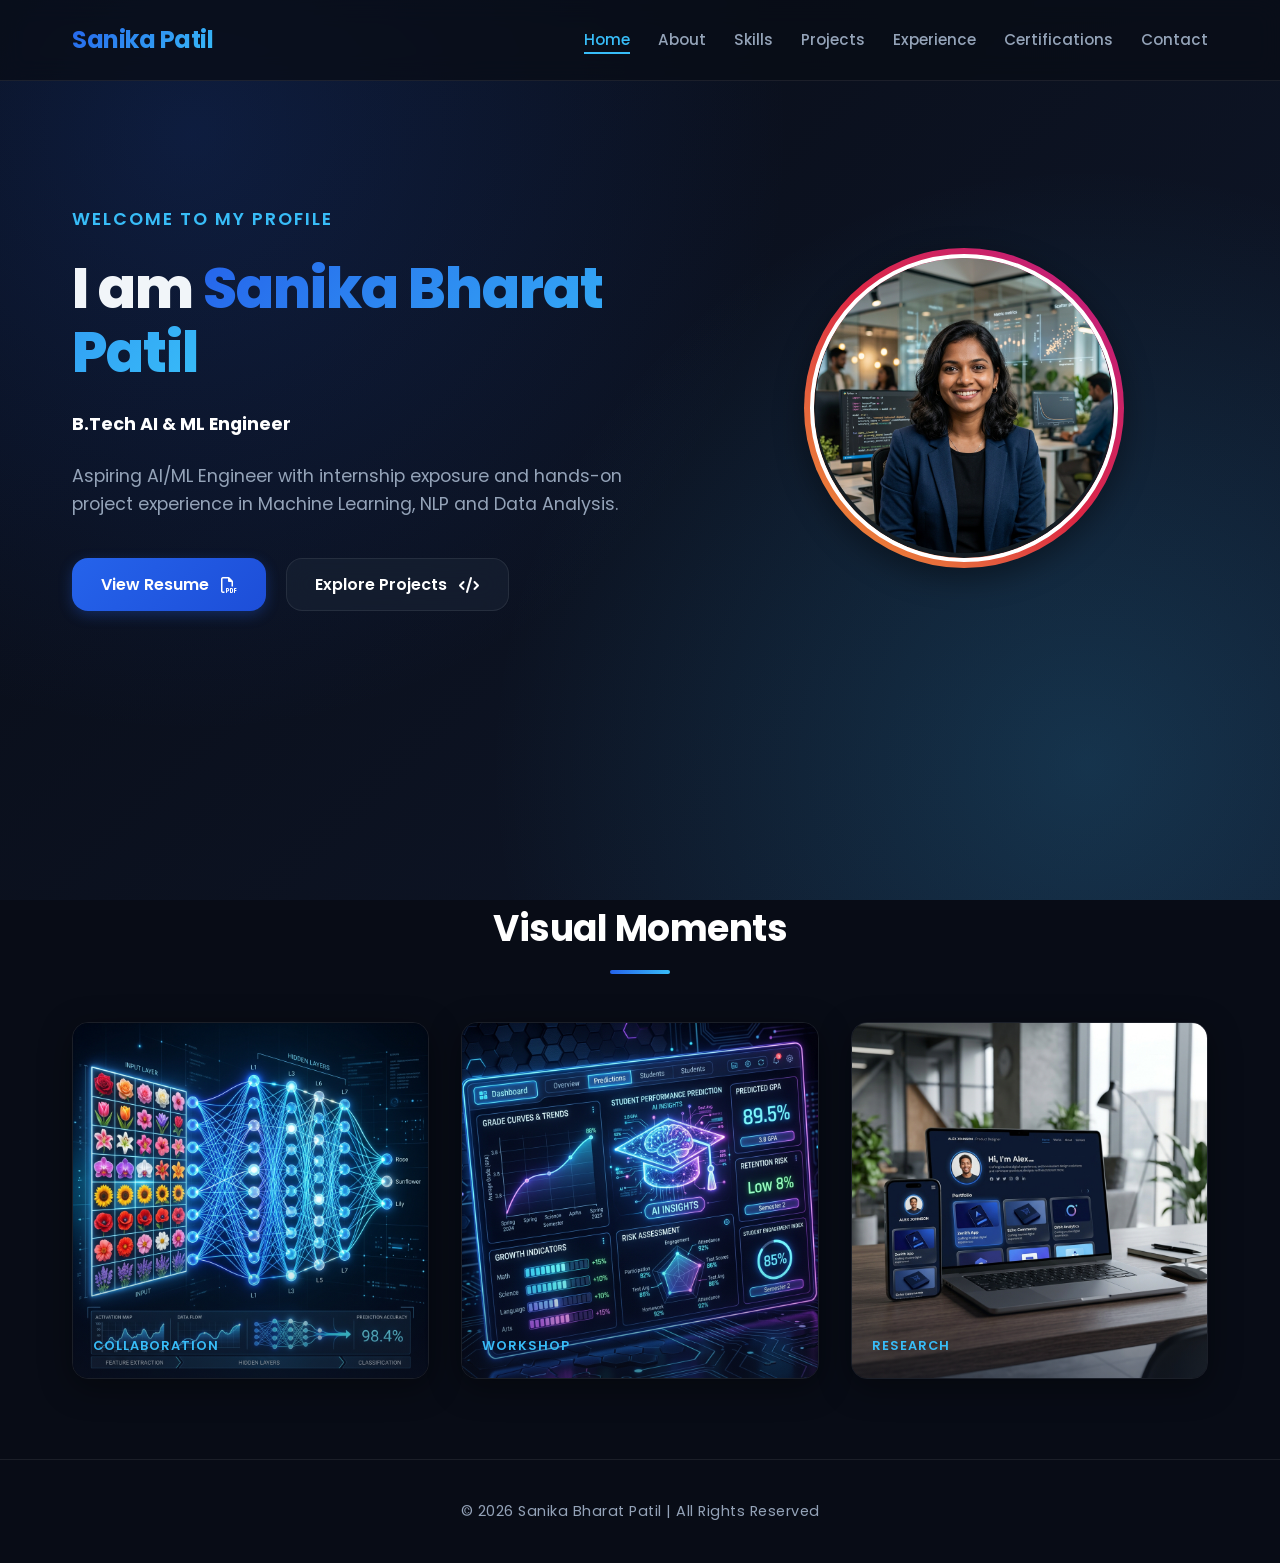
==== index.html @ 0caca0ae "Initial portfolio upload" ====
<!DOCTYPE html>
<html lang="en">
<head>
    <meta charset="UTF-8">
    <meta name="viewport" content="width=device-width, initial-scale=1.0">
    <meta name="description" content="Personal Portfolio of Sanika Bharat Patil, B.Tech AI & ML Engineer. Showcase of projects, certifications, internships, and computational skills.">
    <title>Sanika Bharat Patil | AI & ML Engineer Portfolio</title>
    
    <!-- Custom CSS Link -->
    <link rel="stylesheet" href="css/style.css">
    
    <!-- Font Awesome CDN for Icons -->
    <link rel="stylesheet" href="https://cdnjs.cloudflare.com/ajax/libs/font-awesome/6.4.0/css/all.min.css" integrity="sha512-iecdLmaskl7CVkqkXNQ/ZH/XLlvWZOJyj7Yy7tcenmpD1ypASozpmT/E0iPtmFIB46ZmdtAc9eNBvH0H/ZpiBw==" crossorigin="anonymous" referrerpolicy="no-referrer" />
</head>
<body>

    <!-- Navigation Header -->
    <header class="navbar">
        <div class="container navbar-container">
            <a href="index.html" class="logo text-gradient-blue">Sanika Patil</a>
            
            <!-- Checkbox Hack for Mobile Menu -->
            <input type="checkbox" id="menu-toggle" class="menu-toggle">
            <label for="menu-toggle" class="menu-btn">
                <span></span>
                <span></span>
                <span></span>
            </label>

            <ul class="nav-links">
                <li><a href="index.html" class="active">Home</a></li>
                <li><a href="about.html">About</a></li>
                <li><a href="skills.html">Skills</a></li>
                <li><a href="projects.html">Projects</a></li>
                <li><a href="experience.html">Experience</a></li>
                <li><a href="certifications.html">Certifications</a></li>
                <li><a href="contact.html">Contact</a></li>
            </ul>
        </div>
    </header>

    <main>
        
        <!-- HERO SECTION -->
        <section id="home" class="hero">
            <div class="container hero-grid">
                <div class="hero-content">
                    <span class="hero-subtitle">Welcome to my profile</span>
                    <h1 class="hero-title">
                        I am <span class="text-gradient-blue">Sanika Bharat Patil</span>
                    </h1>
                    <h2 class="hero-description text-gradient">
                        B.Tech AI & ML Engineer
                    </h2>
                    <p class="hero-description">
                        Aspiring AI/ML Engineer with internship exposure and hands-on project experience in Machine Learning, NLP and Data Analysis.
                    </p>
                    <div class="hero-buttons">
                        <a href="about.html" class="btn btn-primary">
                            <span>View Resume</span>
                            <i class="fa-regular fa-file-pdf"></i>
                        </a>
                        <a href="projects.html" class="btn btn-secondary">
                            <span>Explore Projects</span>
                            <i class="fa-solid fa-code"></i>
                        </a>
                    </div>
                </div>
                <div class="profile-dp-container">
                    <!-- Instagram Style Circular Profile DP Frame -->
                    <div class="profile-dp">
                        <img src="images/profile.jpg" alt="Profile Image">
                    </div>
                </div>
            </div>
        </section>

        <!-- PHOTO GALLERY SECTION -->
        <section class="gallery-section">
            <div class="container">
                <h2 class="section-title">Visual Moments</h2>
                <div class="gallery-grid">
                    
                    <!-- Gallery Item 1 -->
                    <div class="gallery-card">
                        <img src="images/gallery1.jpg" alt="Sanika Patil Gallery Photo 1">
                        <div class="gallery-card-content">
                            <span>Collaboration</span>
                        </div>
                    </div>

                    <!-- Gallery Item 2 -->
                    <div class="gallery-card">
                        <img src="images/gallery2.jpg" alt="Sanika Patil Gallery Photo 2">
                        <div class="gallery-card-content">
                            <span>Workshop</span>
                        </div>
                    </div>

                    <!-- Gallery Item 3 -->
                    <div class="gallery-card">
                        <img src="images/gallery3.jpg" alt="Sanika Patil Gallery Photo 3">
                        <div class="gallery-card-content">
                            <span>Research</span>
                        </div>
                    </div>

                </div>
            </div>
        </section>

    </main>

    <!-- FOOTER -->
    <footer class="footer">
        <div class="container">
            <p>&copy; 2026 Sanika Bharat Patil | All Rights Reserved</p>
        </div>
    </footer>

</body>
</html>
---- css/style.css ----
/* 
   Master Style Sheet for Sanika Bharat Patil's Premium Multi-Page Portfolio Website
   Author: Antigravity - Expert UI Designer
   Description: Premium responsive dark styling with custom fonts, glassmorphism, hover animations, timelines, and progress bars.
*/

/* --- Google Fonts Import --- */
@import url('https://fonts.googleapis.com/css2?family=Poppins:wght@300;400;500;600;700;800&family=Inter:wght@300;400;500;600;700&display=swap');

/* --- Root Variables & Theme Tokens --- */
:root {
    /* Color Palette */
    --color-navy-dark: #080C16;
    --color-navy: #0F172A;
    --color-navy-light: #1E293B;
    --color-blue: #2563EB;
    --color-blue-hover: #1D4ED8;
    --color-sky: #38BDF8;
    --color-white: #FFFFFF;
    --color-gray-light: #F8FAFC;
    --color-text-primary: #F1F5F9;
    --color-text-secondary: #94A3B8;
    
    /* Glassmorphism Styles */
    --glass-bg: rgba(30, 41, 59, 0.45);
    --glass-border: rgba(255, 255, 255, 0.08);
    --glass-glow: rgba(56, 189, 248, 0.15);
    --glass-shadow: 0 8px 32px 0 rgba(0, 0, 0, 0.4);
    --glass-blur: blur(12px);

    /* Layout & Spacing */
    --font-heading: 'Poppins', sans-serif;
    --font-body: 'Poppins', sans-serif; /* Poppins requested as main font */
    --transition-smooth: all 0.3s cubic-bezier(0.4, 0, 0.2, 1);
    --border-radius-sm: 8px;
    --border-radius-md: 16px;
    --border-radius-lg: 24px;
}

/* --- CSS Reset & Base Styles --- */
* {
    margin: 0;
    padding: 0;
    box-sizing: border-box;
}

html {
    scroll-behavior: smooth;
    font-size: 16px;
}

body {
    background-color: var(--color-navy-dark);
    color: var(--color-text-primary);
    font-family: var(--font-body);
    line-height: 1.6;
    overflow-x: hidden;
    display: flex;
    flex-direction: column;
    min-height: 100vh;
    position: relative;
    /* Soft mesh gradient background */
    background-image: 
        radial-gradient(circle at 15% 15%, rgba(37, 99, 235, 0.18) 0%, transparent 45%),
        radial-gradient(circle at 85% 85%, rgba(56, 189, 248, 0.18) 0%, transparent 45%),
        linear-gradient(135deg, var(--color-navy-dark) 0%, var(--color-navy) 100%);
    background-attachment: fixed;
}

/* Scrollbar Styling */
::-webkit-scrollbar {
    width: 10px;
}
::-webkit-scrollbar-track {
    background: var(--color-navy-dark);
}
::-webkit-scrollbar-thumb {
    background: var(--color-navy-light);
    border-radius: 5px;
    border: 2px solid var(--color-navy-dark);
}
::-webkit-scrollbar-thumb:hover {
    background: var(--color-sky);
}

/* --- Layout Containers --- */
.container {
    max-width: 1200px;
    margin: 0 auto;
    padding: 0 2rem;
    width: 100%;
}

section {
    padding: 6.5rem 0;
}

.section-title {
    font-family: var(--font-heading);
    font-size: 2.25rem;
    font-weight: 700;
    text-align: center;
    margin-bottom: 3rem;
    position: relative;
    color: var(--color-white);
    letter-spacing: -0.5px;
}

.section-title::after {
    content: '';
    display: block;
    width: 60px;
    height: 4px;
    background: linear-gradient(90deg, var(--color-blue), var(--color-sky));
    margin: 0.75rem auto 0;
    border-radius: 2px;
}

/* --- Typography Utilities --- */
.text-gradient {
    background: linear-gradient(135deg, var(--color-white) 40%, var(--color-sky) 100%);
    -webkit-background-clip: text;
    -webkit-text-fill-color: transparent;
}

.text-gradient-blue {
    background: linear-gradient(135deg, var(--color-blue) 0%, var(--color-sky) 100%);
    -webkit-background-clip: text;
    -webkit-text-fill-color: transparent;
}

/* --- Navigation Header --- */
.navbar {
    position: fixed;
    top: 0;
    left: 0;
    width: 100%;
    z-index: 1000;
    backdrop-filter: var(--glass-blur);
    -webkit-backdrop-filter: var(--glass-blur);
    background: rgba(8, 12, 22, 0.75);
    border-bottom: 1px solid var(--glass-border);
    transition: var(--transition-smooth);
}

.navbar-container {
    display: flex;
    justify-content: space-between;
    align-items: center;
    height: 80px;
    position: relative;
}

.logo {
    font-family: var(--font-heading);
    font-size: 1.5rem;
    font-weight: 700;
    text-decoration: none;
    letter-spacing: -0.5px;
}

/* CSS-Only Hamburger Menu Configuration */
.menu-toggle {
    display: none;
}

.menu-btn {
    display: none;
    cursor: pointer;
    flex-direction: column;
    justify-content: space-between;
    width: 24px;
    height: 18px;
    z-index: 1002;
}

.menu-btn span {
    display: block;
    height: 2px;
    width: 100%;
    background-color: var(--color-white);
    border-radius: 2px;
    transition: var(--transition-smooth);
}

.nav-links {
    display: flex;
    list-style: none;
    gap: 1.75rem;
}

.nav-links a {
    text-decoration: none;
    color: var(--color-text-secondary);
    font-weight: 500;
    font-size: 0.95rem;
    transition: var(--transition-smooth);
    position: relative;
    padding: 0.25rem 0;
}

.nav-links a:hover,
.nav-links a.active {
    color: var(--color-sky);
}

/* Navigation Line Hover Animation */
.nav-links a::after {
    content: '';
    position: absolute;
    width: 0;
    height: 2px;
    bottom: 0;
    left: 0;
    background-color: var(--color-sky);
    transition: var(--transition-smooth);
}

.nav-links a:hover::after,
.nav-links a.active::after {
    width: 100%;
}

/* --- Buttons --- */
.btn {
    display: inline-flex;
    align-items: center;
    justify-content: center;
    gap: 0.75rem;
    padding: 0.8rem 1.8rem;
    border-radius: var(--border-radius-md);
    font-size: 1rem;
    font-weight: 600;
    text-decoration: none;
    cursor: pointer;
    transition: var(--transition-smooth);
}

.btn-primary {
    background: linear-gradient(135deg, var(--color-blue) 0%, #1d4ed8 100%);
    color: var(--color-white);
    border: none;
    box-shadow: 0 4px 14px rgba(37, 99, 235, 0.3);
}

.btn-primary:hover {
    transform: translateY(-2px);
    box-shadow: 0 6px 20px rgba(37, 99, 235, 0.5);
    background: linear-gradient(135deg, #1d4ed8 0%, var(--color-blue) 100%);
}

.btn-secondary {
    background: var(--glass-bg);
    color: var(--color-white);
    border: 1px solid var(--glass-border);
    backdrop-filter: var(--glass-blur);
    -webkit-backdrop-filter: var(--glass-blur);
}

.btn-secondary:hover {
    background: rgba(255, 255, 255, 0.08);
    border-color: var(--color-sky);
    transform: translateY(-2px);
    color: var(--color-sky);
}

/* --- HOME PAGE SPECIFIC STYLES --- */
.hero {
    min-height: calc(100vh - 80px);
    display: flex;
    align-items: center;
    padding-top: 100px;
    position: relative;
}

.hero-grid {
    display: grid;
    grid-template-columns: 1.2fr 1fr;
    gap: 4rem;
    align-items: center;
}

.hero-content {
    display: flex;
    flex-direction: column;
    gap: 1.5rem;
}

.hero-subtitle {
    font-family: var(--font-heading);
    font-size: 1.1rem;
    font-weight: 600;
    color: var(--color-sky);
    text-transform: uppercase;
    letter-spacing: 2px;
}

.hero-title {
    font-family: var(--font-heading);
    font-size: 3.5rem;
    font-weight: 800;
    line-height: 1.15;
    letter-spacing: -1px;
}

.hero-description {
    font-size: 1.1rem;
    color: var(--color-text-secondary);
    max-width: 550px;
}

.hero-buttons {
    display: flex;
    gap: 1.25rem;
    margin-top: 1rem;
}

/* Instagram-style profile picture (DP) */
.profile-dp-container {
    display: flex;
    justify-content: center;
    align-items: center;
}

.profile-dp {
    width: 320px;
    height: 320px;
    border-radius: 50%;
    overflow: hidden;
    padding: 6px;
    background: linear-gradient(45deg, #f09433 0%, #e6683c 25%, #dc2743 50%, #cc2366 75%, #bc1888 100%);
    box-shadow: 0 10px 30px rgba(0, 0, 0, 0.4);
    transition: var(--transition-smooth);
    cursor: pointer;
}

.profile-dp:hover {
    transform: rotate(3deg) scale(1.03);
    box-shadow: 0 15px 40px rgba(220, 39, 67, 0.4);
}

.profile-dp img {
    width: 100%;
    height: 100%;
    object-fit: cover;
    border-radius: 50%;
    border: 4px solid var(--color-white);
    display: block;
    transition: var(--transition-smooth);
}

.profile-dp:hover img {
    transform: scale(1.08);
}

/* Social Gallery Grid Section */
.gallery-section {
    padding: 5rem 0;
}

.gallery-grid {
    display: grid;
    grid-template-columns: repeat(3, 1fr);
    gap: 2rem;
    margin-top: 1rem;
}

.gallery-card {
    position: relative;
    aspect-ratio: 1; /* Square */
    border-radius: var(--border-radius-md);
    overflow: hidden;
    border: 1px solid var(--glass-border);
    box-shadow: var(--glass-shadow);
    cursor: pointer;
}

.gallery-card img {
    width: 100%;
    height: 100%;
    object-fit: cover;
    display: block;
    transition: var(--transition-smooth);
}

.gallery-card::after {
    content: '';
    position: absolute;
    top: 0;
    left: 0;
    width: 100%;
    height: 100%;
    background: linear-gradient(180deg, transparent 65%, rgba(15, 23, 42, 0.8) 100%);
    opacity: 0.6;
    transition: var(--transition-smooth);
}

.gallery-card:hover img {
    transform: scale(1.08);
}

.gallery-card:hover::after {
    opacity: 0.9;
}

.gallery-card-content {
    position: absolute;
    bottom: 1.25rem;
    left: 1.25rem;
    z-index: 2;
    pointer-events: none;
}

.gallery-card-content span {
    font-size: 0.8rem;
    text-transform: uppercase;
    letter-spacing: 1px;
    color: var(--color-sky);
    font-weight: 600;
}

/* --- ABOUT PAGE SPECIFIC STYLES --- */
.page-header {
    padding-top: 140px;
    padding-bottom: 2rem;
    text-align: center;
}

.page-header h1 {
    font-family: var(--font-heading);
    font-size: 2.75rem;
    font-weight: 800;
    color: var(--color-white);
}

.about-intro-grid {
    display: grid;
    grid-template-columns: 1fr;
    gap: 3rem;
    margin-bottom: 4rem;
}

.about-intro-card {
    padding: 3rem;
}

.about-intro-card h2 {
    font-family: var(--font-heading);
    font-size: 1.6rem;
    margin-bottom: 1.25rem;
    color: var(--color-sky);
    display: flex;
    align-items: center;
    gap: 0.75rem;
}

.about-intro-card p {
    color: var(--color-text-secondary);
    margin-bottom: 1.25rem;
    font-size: 1.05rem;
}

/* Timeline design for Education & Experience */
.timeline {
    position: relative;
    max-width: 800px;
    margin: 2rem auto 0;
    padding-left: 2.5rem;
}

.timeline::before {
    content: '';
    position: absolute;
    left: 9px;
    top: 0;
    bottom: 0;
    width: 2px;
    background: linear-gradient(180deg, var(--color-blue), var(--color-sky));
}

.timeline-item {
    position: relative;
    margin-bottom: 3rem;
}

.timeline-item::before {
    content: '';
    position: absolute;
    left: -32px;
    top: 6px;
    width: 16px;
    height: 16px;
    border-radius: 50%;
    background: var(--color-navy-dark);
    border: 3px solid var(--color-sky);
    box-shadow: 0 0 12px var(--color-sky);
    z-index: 2;
    transition: var(--transition-smooth);
}

.timeline-item:hover::before {
    background: var(--color-sky);
    box-shadow: 0 0 18px var(--color-sky);
}

.timeline-content {
    padding: 2rem;
    display: flex;
    flex-direction: column;
}

.timeline-date {
    font-size: 0.85rem;
    color: var(--color-sky);
    font-weight: 700;
    text-transform: uppercase;
    letter-spacing: 1px;
    margin-bottom: 0.5rem;
}

.timeline-content h3 {
    font-family: var(--font-heading);
    font-size: 1.35rem;
    font-weight: 600;
    margin-bottom: 0.5rem;
    color: var(--color-white);
}

.timeline-content h4 {
    font-size: 1rem;
    color: var(--color-text-secondary);
    margin-bottom: 1rem;
    font-weight: 500;
}

.timeline-content p {
    font-size: 0.95rem;
    color: var(--color-text-secondary);
}

/* Timeline detail highlights */
.timeline-details {
    list-style: none;
    margin-top: 0.5rem;
}

.timeline-details li {
    font-size: 0.9rem;
    color: var(--color-text-secondary);
    margin-bottom: 0.5rem;
    padding-left: 1.25rem;
    position: relative;
}

.timeline-details li::before {
    content: '▪';
    position: absolute;
    left: 0;
    color: var(--color-sky);
}

/* Hobbies block Grid */
.about-hobbies-grid {
    display: grid;
    grid-template-columns: repeat(4, 1fr);
    gap: 1.5rem;
    margin-top: 1.5rem;
}

.hobby-card {
    padding: 1.5rem;
    text-align: center;
    display: flex;
    flex-direction: column;
    align-items: center;
    gap: 0.75rem;
}

.hobby-card:hover {
    transform: translateY(-5px);
    border-color: var(--color-sky);
    box-shadow: 0 8px 25px rgba(56, 189, 248, 0.1);
}

.hobby-card i {
    font-size: 1.8rem;
    color: var(--color-sky);
}

.hobby-card span {
    font-weight: 600;
    font-size: 0.95rem;
    color: var(--color-white);
}

/* --- SKILLS PAGE SPECIFIC STYLES --- */
.skills-section-container {
    display: flex;
    flex-direction: column;
    gap: 4rem;
}

.skills-category-block h2 {
    font-family: var(--font-heading);
    font-size: 1.5rem;
    color: var(--color-sky);
    margin-bottom: 1.5rem;
    display: flex;
    align-items: center;
    gap: 0.75rem;
    position: relative;
    padding-left: 1rem;
}

.skills-category-block h2::before {
    content: '';
    position: absolute;
    left: 0;
    top: 4px;
    bottom: 4px;
    width: 4px;
    background: var(--color-blue);
    border-radius: 2px;
}

.skills-grid {
    display: grid;
    grid-template-columns: repeat(3, 1fr);
    gap: 1.5rem;
}

.skill-detail-card {
    padding: 1.5rem 1.75rem;
    display: flex;
    flex-direction: column;
    align-items: flex-start;
}

.skill-detail-card:hover {
    transform: translateY(-5px);
    border-color: var(--color-sky);
    box-shadow: 0 10px 25px var(--glass-glow);
}

.skill-header {
    display: flex;
    align-items: center;
    gap: 1rem;
    margin-bottom: 1rem;
    width: 100%;
}

.skill-icon-box {
    width: 42px;
    height: 42px;
    border-radius: var(--border-radius-sm);
    background: rgba(37, 99, 235, 0.12);
    display: flex;
    align-items: center;
    justify-content: center;
    font-size: 1.4rem;
    color: var(--color-sky);
    border: 1px solid rgba(56, 189, 248, 0.15);
}

.skill-detail-card:hover .skill-icon-box {
    background: var(--color-blue);
    color: var(--color-white);
}

.skill-info-text h3 {
    font-family: var(--font-heading);
    font-size: 1.05rem;
    font-weight: 600;
    color: var(--color-white);
}

.skill-progress-container {
    width: 100%;
    margin-top: auto;
}

.progress-label-row {
    display: flex;
    justify-content: space-between;
    font-size: 0.75rem;
    font-weight: 600;
    margin-bottom: 0.35rem;
    color: var(--color-text-secondary);
}

.progress-bar-track {
    width: 100%;
    height: 6px;
    background: rgba(255, 255, 255, 0.08);
    border-radius: 50px;
    overflow: hidden;
    position: relative;
}

.progress-bar-fill {
    height: 100%;
    border-radius: 50px;
    background: linear-gradient(90deg, var(--color-blue) 0%, var(--color-sky) 100%);
    position: absolute;
    left: 0;
    top: 0;
}

/* --- PROJECTS PAGE SPECIFIC STYLES --- */
.projects-grid {
    display: grid;
    grid-template-columns: repeat(3, 1fr);
    gap: 2.5rem;
}

.project-card {
    overflow: hidden;
    display: flex;
    flex-direction: column;
    height: 100%;
}

.project-card:hover {
    transform: translateY(-10px);
    border-color: var(--color-sky);
    box-shadow: 0 16px 45px rgba(0, 0, 0, 0.4), 0 0 20px rgba(37, 99, 235, 0.15);
}

.project-image-box {
    position: relative;
    overflow: hidden;
    aspect-ratio: 16/11;
    border-bottom: 1px solid var(--glass-border);
}

.project-image {
    width: 100%;
    height: 100%;
    object-fit: cover;
    transition: transform 0.5s ease;
}

.project-card:hover .project-image {
    transform: scale(1.06);
}

.project-info {
    padding: 2rem;
    display: flex;
    flex-direction: column;
    flex-grow: 1;
}

.project-info h3 {
    font-family: var(--font-heading);
    font-size: 1.3rem;
    font-weight: 600;
    margin-bottom: 0.75rem;
    color: var(--color-white);
}

.project-info p {
    color: var(--color-text-secondary);
    font-size: 0.95rem;
    margin-bottom: 1.5rem;
    line-height: 1.6;
    flex-grow: 1;
}

.project-tags {
    display: flex;
    flex-wrap: wrap;
    gap: 0.5rem;
}

.project-tag {
    font-size: 0.75rem;
    font-weight: 600;
    padding: 0.25rem 0.75rem;
    border-radius: 50px;
    background: rgba(56, 189, 248, 0.08);
    color: var(--color-sky);
    border: 1px solid rgba(56, 189, 248, 0.15);
}

/* --- CERTIFICATIONS SPECIFIC STYLES --- */
.certifications-grid {
    display: grid;
    grid-template-columns: repeat(2, 1fr);
    gap: 2rem;
}

.certification-card {
    padding: 2.25rem 2rem;
    display: flex;
    gap: 1.5rem;
    align-items: flex-start;
}

.certification-card:hover {
    transform: translateY(-5px);
    border-color: var(--color-sky);
    box-shadow: 0 10px 30px var(--glass-glow);
}

.cert-badge-wrapper {
    flex-shrink: 0;
    width: 60px;
    height: 60px;
    border-radius: 50%;
    background: linear-gradient(135deg, rgba(37, 99, 235, 0.2) 0%, rgba(56, 189, 248, 0.2) 100%);
    border: 1px solid rgba(56, 189, 248, 0.3);
    display: flex;
    align-items: center;
    justify-content: center;
    font-size: 1.6rem;
    color: var(--color-sky);
    box-shadow: 0 0 15px rgba(56, 189, 248, 0.1);
}

.certification-card:hover .cert-badge-wrapper {
    background: linear-gradient(135deg, var(--color-blue) 0%, var(--color-sky) 100%);
    color: var(--color-white);
    box-shadow: 0 0 20px rgba(56, 189, 248, 0.3);
}

.cert-info h3 {
    font-family: var(--font-heading);
    font-size: 1.25rem;
    font-weight: 600;
    color: var(--color-white);
    margin-bottom: 0.5rem;
}

.cert-info p {
    font-size: 0.95rem;
    color: var(--color-text-secondary);
}

/* --- CONTACT PAGE SPECIFIC STYLES --- */
.contact-grid {
    display: grid;
    grid-template-columns: 1.2fr 1fr;
    gap: 3rem;
    margin-top: 2rem;
}

.contact-card-group {
    display: flex;
    flex-direction: column;
    gap: 1.5rem;
}

.contact-detail-card {
    padding: 1.5rem 2rem;
    display: flex;
    align-items: center;
    gap: 1.5rem;
    text-decoration: none;
    color: var(--color-text-primary);
}

.contact-detail-card:hover {
    border-color: var(--color-sky);
    transform: translateX(8px);
    background: rgba(30, 41, 59, 0.6);
}

.contact-icon-wrapper {
    width: 50px;
    height: 50px;
    border-radius: 50%;
    background: rgba(56, 189, 248, 0.1);
    color: var(--color-sky);
    display: flex;
    align-items: center;
    justify-content: center;
    font-size: 1.2rem;
    transition: var(--transition-smooth);
    border: 1px solid rgba(56, 189, 248, 0.15);
}

.contact-detail-card:hover .contact-icon-wrapper {
    background: var(--color-sky);
    color: var(--color-navy-dark);
}

.contact-text-box {
    display: flex;
    flex-direction: column;
}

.contact-text-box h3 {
    font-size: 0.8rem;
    text-transform: uppercase;
    letter-spacing: 1.5px;
    color: var(--color-text-secondary);
}

.contact-text-box span {
    font-size: 1.05rem;
    font-weight: 500;
    color: var(--color-white);
}

/* Social link buttons */
.social-connect-card {
    padding: 3rem 2.5rem;
    display: flex;
    flex-direction: column;
    justify-content: center;
    text-align: center;
    height: 100%;
}

.social-connect-card h2 {
    font-family: var(--font-heading);
    font-size: 1.6rem;
    margin-bottom: 1.5rem;
    color: var(--color-white);
}

.social-connect-card p {
    color: var(--color-text-secondary);
    font-size: 0.95rem;
    margin-bottom: 2rem;
}

.social-links-grid {
    display: grid;
    grid-template-columns: 1fr 1fr;
    gap: 1.25rem;
}

.social-badge {
    padding: 1.25rem;
    display: flex;
    flex-direction: column;
    align-items: center;
    gap: 0.75rem;
    text-decoration: none;
    color: var(--color-white);
    background: rgba(15, 23, 42, 0.35);
    border: 1px solid var(--glass-border);
    border-radius: var(--border-radius-md);
    transition: var(--transition-smooth);
}

.social-badge:hover {
    transform: translateY(-5px);
    border-color: var(--color-sky);
    background: rgba(15, 23, 42, 0.6);
}

.social-badge i {
    font-size: 2rem;
    transition: var(--transition-smooth);
}

.social-badge-linkedin:hover i {
    color: #0077b5;
}

.social-badge-github:hover i {
    color: #ffffff;
}

.social-badge span {
    font-size: 0.85rem;
    font-weight: 600;
}

/* --- Section 6: Footer --- */
.footer {
    padding: 2.5rem 0;
    border-top: 1px solid var(--glass-border);
    background: var(--color-navy-dark);
    text-align: center;
    margin-top: auto;
}

.footer p {
    font-size: 0.9rem;
    color: var(--color-text-secondary);
    letter-spacing: 0.5px;
}

/* --- RESPONSIVE DESIGN (MEDIA QUERIES) --- */

/* Desktop / Laptop Layouts (max-width: 1200px) */
@media screen and (max-width: 1200px) {
    .container {
        padding: 0 1.5rem;
    }
}

/* Tablet Layout (max-width: 1024px) */
@media screen and (max-width: 1024px) {
    html {
        font-size: 15px;
    }

    /* Show hamburger menu toggle and label */
    .menu-btn {
        display: flex;
    }

    /* Hide desktop nav, position absolute as dropdown */
    .nav-links {
        display: none;
        position: absolute;
        top: 80px;
        left: 0;
        width: 100%;
        background: rgba(8, 12, 22, 0.96);
        backdrop-filter: var(--glass-blur);
        border-bottom: 1px solid var(--glass-border);
        flex-direction: column;
        align-items: center;
        padding: 2rem 0;
        gap: 1.5rem;
        z-index: 1001;
        box-shadow: 0 10px 20px rgba(0, 0, 0, 0.5);
    }

    /* Trigger dropdown when checked */
    .menu-toggle:checked ~ .nav-links {
        display: flex;
    }

    /* Animate menu icon into an X */
    .menu-toggle:checked ~ .menu-btn span:nth-child(1) {
        transform: translateY(8px) rotate(45deg);
    }
    .menu-toggle:checked ~ .menu-btn span:nth-child(2) {
        opacity: 0;
    }
    .menu-toggle:checked ~ .menu-btn span:nth-child(3) {
        transform: translateY(-8px) rotate(-45deg);
    }

    .hero {
        padding-top: 120px;
        min-height: auto;
    }

    .page-header {
        padding-top: 140px;
    }

    .hero-grid {
        gap: 2.5rem;
    }

    .profile-dp {
        width: 280px;
        height: 280px;
    }

    /* About section */
    .about-hobbies-grid {
        grid-template-columns: repeat(2, 1fr);
    }

    /* Skills details */
    .skills-grid {
        grid-template-columns: repeat(2, 1fr);
    }

    /* Projects section */
    .projects-grid {
        grid-template-columns: repeat(2, 1fr);
        gap: 2rem;
    }
    
    .project-card:nth-child(3) {
        grid-column: span 2;
        max-width: 600px;
        margin: 0 auto;
    }

    /* Certifications */
    .certifications-grid {
        grid-template-columns: repeat(2, 1fr);
    }

    /* Contact page layout */
    .contact-grid {
        grid-template-columns: 1fr;
        gap: 2rem;
    }

    .social-connect-card {
        padding: 2.5rem;
    }
}

/* Small Tablet / Large Mobile (max-width: 768px) */
@media screen and (max-width: 768px) {
    section {
        padding: 4.5rem 0;
    }

    .section-title {
        font-size: 2rem;
        margin-bottom: 2.5rem;
    }

    /* Hero stacks vertically */
    .hero-grid {
        grid-template-columns: 1fr;
        gap: 3rem;
        text-align: center;
    }

    .profile-dp-container {
        order: -1;
    }

    .profile-dp {
        width: 250px;
        height: 250px;
    }

    .hero-content {
        align-items: center;
    }

    .hero-title {
        font-size: 2.75rem;
    }

    .hero-description {
        margin: 0 auto;
    }

    .hero-buttons {
        width: 100%;
        justify-content: center;
    }

    /* Gallery page */
    .gallery-grid {
        grid-template-columns: 1fr;
        max-width: 400px;
        margin: 1.5rem auto 0;
    }

    .timeline {
        padding-left: 2rem;
    }

    /* Skills list stack */
    .skills-grid {
        grid-template-columns: 1fr;
        max-width: 450px;
        margin: 1.5rem auto 0;
    }

    /* Projects stack vertically */
    .projects-grid {
        grid-template-columns: 1fr;
        gap: 2rem;
    }

    .project-card:nth-child(3) {
        grid-column: span 1;
        max-width: 100%;
    }

    .project-card {
        max-width: 450px;
        margin: 0 auto;
    }

    /* Certifications */
    .certifications-grid {
        grid-template-columns: 1fr;
        max-width: 500px;
        margin: 0 auto;
    }
}

/* Small Mobile (max-width: 480px) */
@media screen and (max-width: 480px) {
    .hero-title {
        font-size: 2.25rem;
    }

    .hero-buttons {
        flex-direction: column;
        width: 100%;
        gap: 0.8rem;
    }

    .btn {
        width: 100%;
    }

    .about-intro-card {
        padding: 1.5rem;
    }

    .about-hobbies-grid {
        grid-template-columns: 1fr;
        gap: 1rem;
    }

    .timeline-content {
        padding: 1.5rem;
    }

    .timeline-content h3 {
        font-size: 1.15rem;
    }

    .social-links-grid {
        grid-template-columns: 1fr;
    }

    .contact-detail-card {
        flex-direction: column;
        text-align: center;
        padding: 1.5rem;
        gap: 1rem;
    }

    .contact-detail-card:hover {
        transform: translateY(-3px);
    }
}
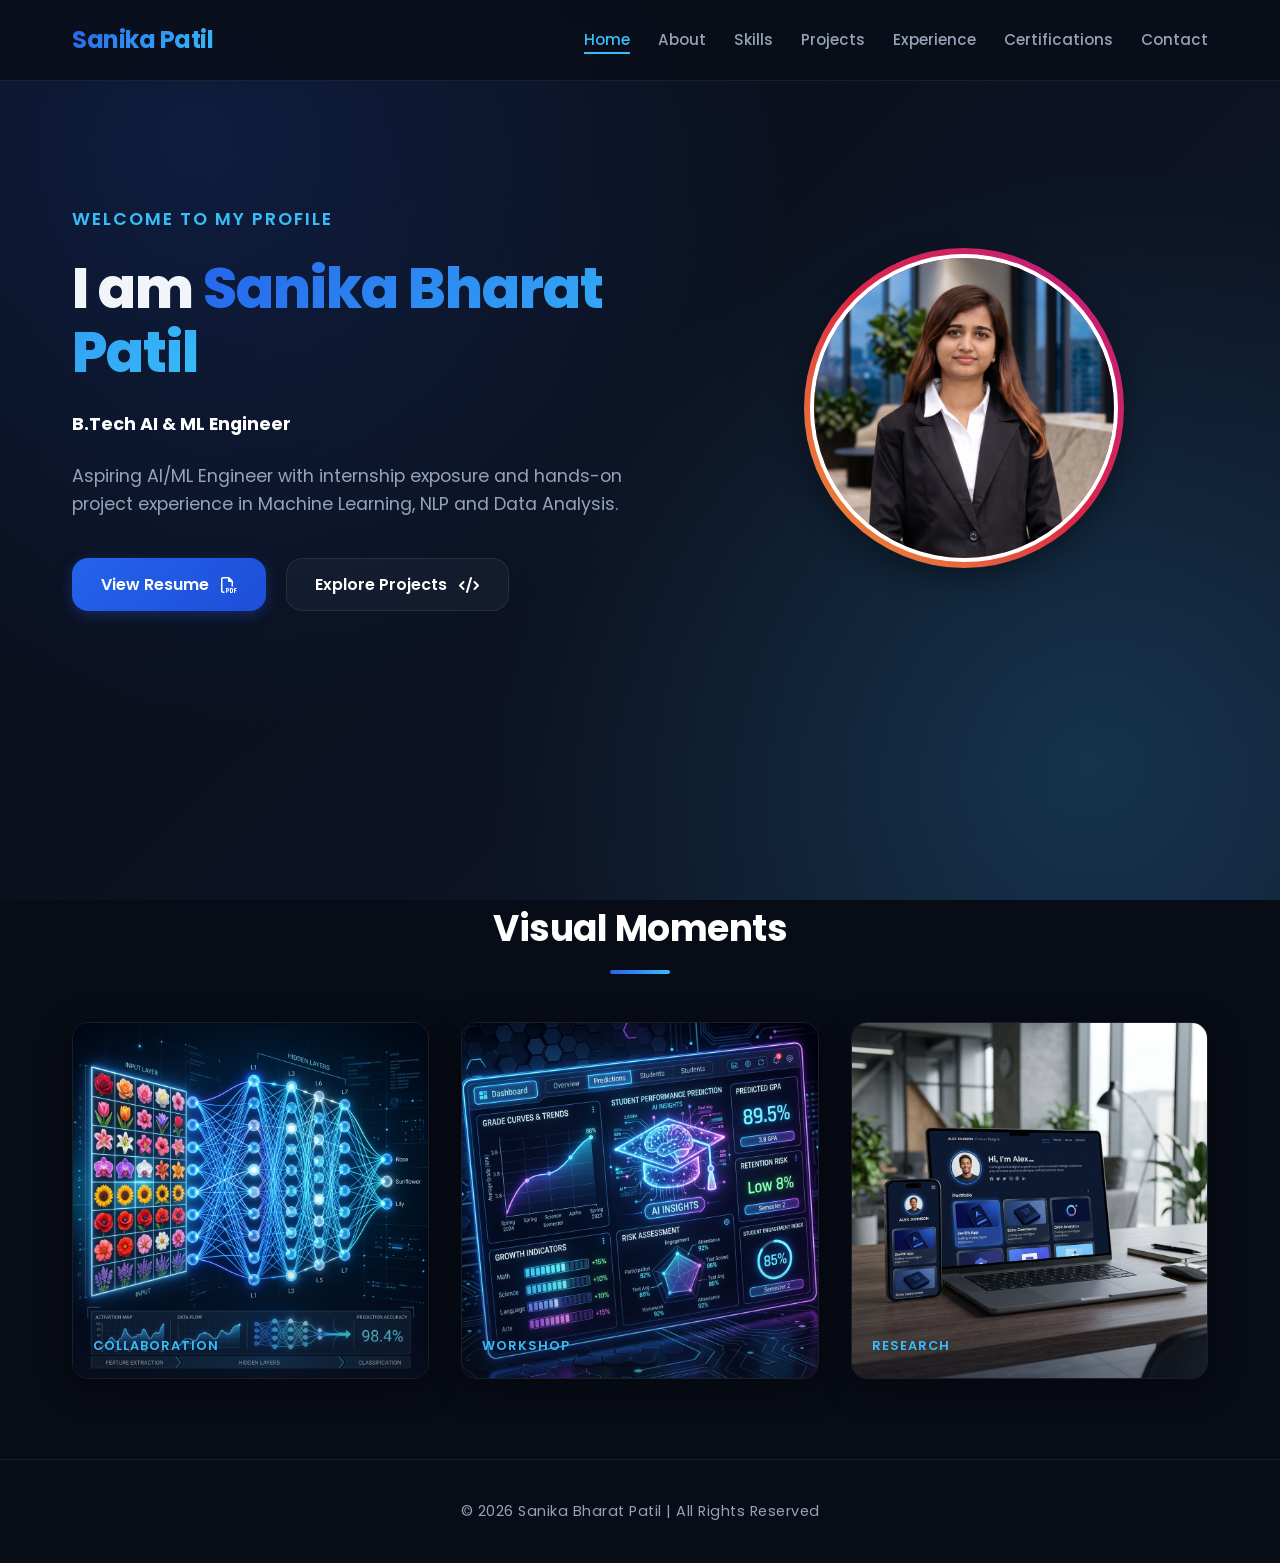
==== commit 4026ff58: "Added Java C++ DS and Web Programming skills" ====
--- a/index.html
+++ b/index.html
@@ -69,7 +69,7 @@
                 <div class="profile-dp-container">
                     <!-- Instagram Style Circular Profile DP Frame -->
                     <div class="profile-dp">
-                        <img src="images/profile.jpg" alt="Profile Image">
+                        <img src="images/sanika.png" alt="Profile Image">
                     </div>
                 </div>
             </div>
